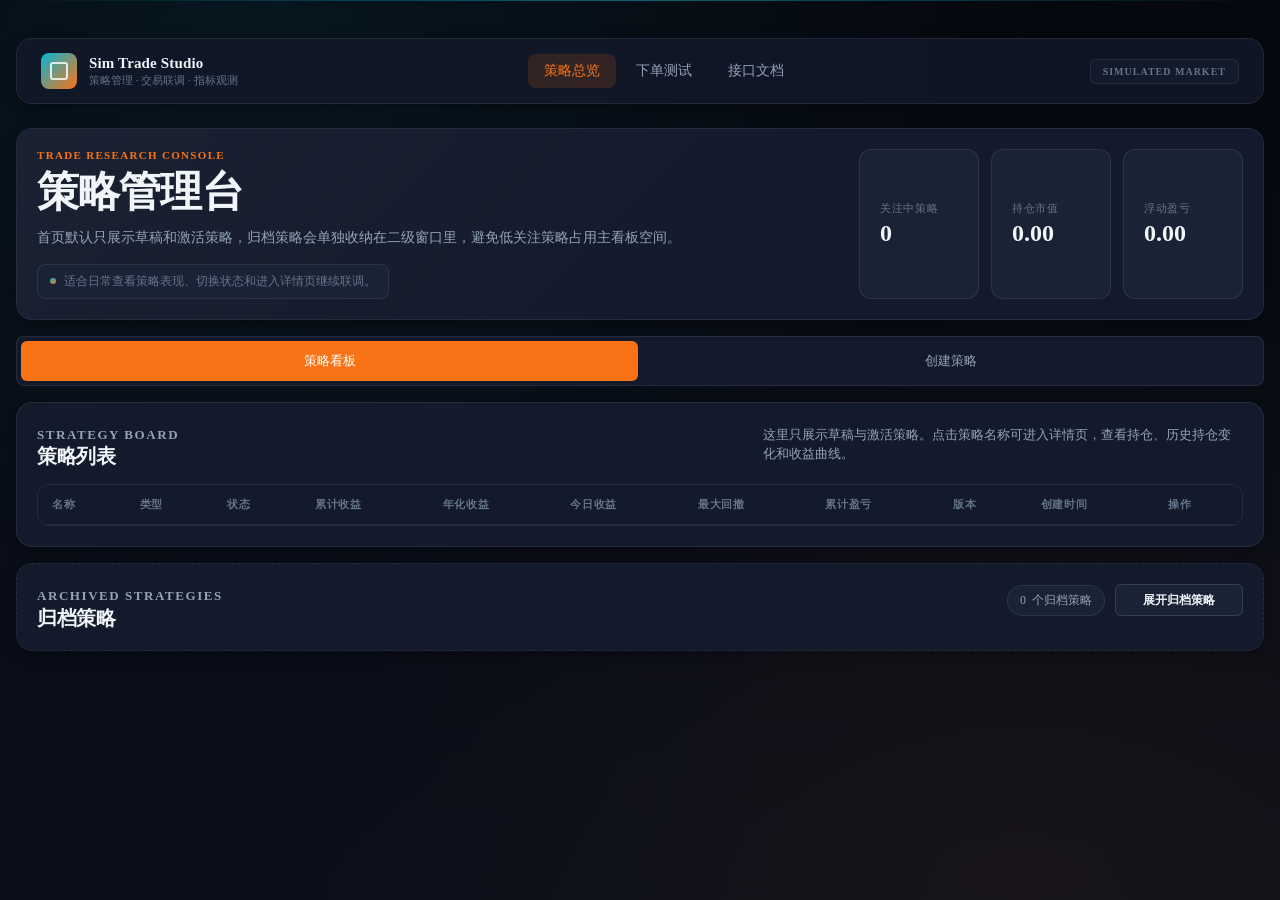
==== templates/index.html @ 43842689 "Initial commit: 模拟交易系统" ====
﻿﻿<!DOCTYPE html>
<html lang="zh-CN">
<head>
  <meta charset="UTF-8">
  <meta name="viewport" content="width=device-width, initial-scale=1.0">
  <title>模拟交易系统</title>
  <link rel="stylesheet" href="/static/styles.css">
  <link rel="icon" href="data:,">
</head>
<body class="page-index">
  <div class="page-shell">
    <nav class="site-bar">
      <a class="brand" href="/">
        <span class="brand-mark"></span>
        <span class="brand-copy">
          <strong>Sim Trade Studio</strong>
          <span>策略管理 · 交易联调 · 指标观测</span>
        </span>
      </a>
      <div class="site-nav">
        <a class="active" href="/">策略总览</a>
        <a href="/trade-tester">下单测试</a>
        <a href="/docs" target="_blank" rel="noreferrer">接口文档</a>
      </div>
      <span class="site-tag">SIMULATED MARKET</span>
    </nav>

    <header class="hero hero-home">
      <div class="hero-main">
        <p class="eyebrow">Trade Research Console</p>
        <h1>策略管理台</h1>
        <p class="hero-copy">首页默认只展示草稿和激活策略，归档策略会单独收纳在二级窗口里，避免低关注策略占用主看板空间。</p>
        <div class="hero-note">适合日常查看策略表现、切换状态和进入详情页继续联调。</div>
      </div>
      <div class="hero-stats">
        <div class="stat-card">
          <span>关注中策略</span>
          <strong id="totalStrategies">0</strong>
        </div>
        <div class="stat-card">
          <span>持仓市值</span>
          <strong id="marketValue">0.00</strong>
        </div>
        <div class="stat-card">
          <span>浮动盈亏</span>
          <strong id="floatingPnl">0.00</strong>
        </div>
      </div>
    </header>

    <div class="tab-nav">
      <button class="tab-btn active" data-tab="strategies" type="button">策略看板</button>
      <button class="tab-btn" data-tab="create" type="button">创建策略</button>
    </div>

    <div class="tab-content active" id="strategies-tab">
      <section class="panel">
        <div class="panel-heading">
          <div>
            <p class="section-tag">Strategy Board</p>
            <h2>策略列表</h2>
          </div>
          <p>这里只展示草稿与激活策略。点击策略名称可进入详情页，查看持仓、历史持仓变化和收益曲线。</p>
        </div>
        <div class="table-wrap">
          <table>
            <thead>
              <tr>
                <th>名称</th>
                <th>类型</th>
                <th>状态</th>
                <th>累计收益</th>
                <th>年化收益</th>
                <th>今日收益</th>
                <th>最大回撤</th>
                <th>累计盈亏</th>
                <th>版本</th>
                <th>创建时间</th>
                <th>操作</th>
              </tr>
            </thead>
            <tbody id="strategyTableBody"></tbody>
          </table>
        </div>
      </section>

      <section class="panel archive-panel is-collapsed" id="archivePanel">
        <div class="panel-heading archive-heading">
          <div>
            <p class="section-tag">Archived Strategies</p>
            <h2>归档策略</h2>
          </div>
          <div class="panel-actions">
            <span class="count-pill"><span id="archivedCount">0</span> 个归档策略</span>
            <button type="button" id="archiveToggle" class="ghost-btn archive-toggle">展开归档策略</button>
          </div>
        </div>
        <div class="archive-panel-body">
          <div class="table-wrap">
            <table>
              <thead>
                <tr>
                  <th>名称</th>
                  <th>类型</th>
                  <th>状态</th>
                  <th>累计收益</th>
                  <th>年化收益</th>
                  <th>最大回撤</th>
                  <th>累计盈亏</th>
                  <th>版本</th>
                  <th>创建时间</th>
                  <th>操作</th>
                </tr>
              </thead>
              <tbody id="archivedStrategyTableBody"></tbody>
            </table>
          </div>
        </div>
      </section>
    </div>

    <div class="tab-content" id="create-tab">
      <section class="panel">
        <div class="panel-heading">
          <div>
            <p class="section-tag">Create Strategy</p>
            <h2>新增策略</h2>
          </div>
          <p>支持参数 JSON 配置。若填写 <code>initial_capital</code>，收益率会按该初始资金归一化。</p>
        </div>
        <form id="strategyForm" class="strategy-form">
          <label>
            <span>策略名称</span>
            <input autocomplete="off" name="name" placeholder="例如：CTA 趋势跟踪 v1" required>
          </label>
          <label>
            <span>策略类型</span>
            <input autocomplete="off" name="type" placeholder="例如：趋势跟踪 / 套利 / 多因子" required>
          </label>
          <label>
            <span>策略状态</span>
            <select autocomplete="off" name="status">
              <option value="draft">草稿</option>
              <option value="active">激活</option>
              <option value="archived">归档</option>
            </select>
          </label>
          <label>
            <span>版本说明</span>
            <input id="versionPreview" name="version_preview" value="v1" placeholder="创建后会自动记录版本" autocomplete="off" disabled>
          </label>
          <label class="full-row">
            <span>策略描述</span>
            <textarea autocomplete="off" name="description" placeholder="描述策略逻辑、风控方式或适用品种"></textarea>
          </label>
          <label class="full-row">
            <span>参数 JSON</span>
            <textarea autocomplete="off" name="parameters" placeholder='例如：{"ma_short": 5, "stop_loss": 0.08, "initial_capital": 100000}'></textarea>
          </label>
          <div class="form-hint full-row">收益、回撤和年化收益的计算会自动随 <code>initial_capital</code>、交易和现价更新同步刷新。</div>
          <div class="button-row full-row">
            <button type="submit">创建策略</button>
          </div>
        </form>
      </section>
    </div>
  </div>
  <script src="/static/app.js"></script>
  <script>
    document.querySelectorAll('.tab-btn').forEach((btn) => {
      btn.addEventListener('click', () => {
        document.querySelectorAll('.tab-btn').forEach((item) => item.classList.remove('active'));
        document.querySelectorAll('.tab-content').forEach((item) => item.classList.remove('active'));
        btn.classList.add('active');
        document.getElementById(btn.dataset.tab + '-tab').classList.add('active');
      });
    });
  </script>
</body>
</html>
---- static/styles.css ----
﻿:root {
  --bg-deep: #06080f;
  --bg: #0a0f1a;
  --surface: #131a2b;
  --surface-hover: #1a2235;
  --surface-active: #1e2740;
  --surface-border: rgba(255, 255, 255, 0.08);
  --surface-border-light: rgba(255, 255, 255, 0.12);
  --text: #f1f5f9;
  --text-secondary: #94a3b8;
  --text-muted: #64748b;
  --accent: #f97316;
  --accent-hover: #fb923c;
  --accent-soft: rgba(249, 115, 22, 0.15);
  --cyan: #06b6d4;
  --cyan-soft: rgba(6, 182, 212, 0.12);
  --green: #10b981;
  --green-soft: rgba(16, 185, 129, 0.15);
  --red: #ef4444;
  --red-soft: rgba(239, 68, 68, 0.15);
  --blue: #3b82f6;
  --blue-soft: rgba(59, 130, 246, 0.15);
  --purple: #8b5cf6;
  --purple-soft: rgba(139, 92, 246, 0.15);
  --shadow: 0 25px 50px -12px rgba(0, 0, 0, 0.5);
  --shadow-sm: 0 4px 12px rgba(0, 0, 0, 0.3);
  --radius-xl: 16px;
  --radius-lg: 12px;
  --radius-md: 8px;
  --radius-sm: 6px;
  --font-family: "Inter", "Segoe UI", "PingFang SC", "Microsoft YaHei", sans-serif;
}

* {
  box-sizing: border-box;
}

html {
  scroll-behavior: smooth;
}

body {
  margin: 0;
  min-height: 100vh;
  font-family: var(--font-family);
  color: var(--text);
  background: 
    radial-gradient(ellipse at 20% 0%, rgba(6, 182, 212, 0.08) 0%, transparent 50%),
    radial-gradient(ellipse at 80% 100%, rgba(249, 115, 22, 0.06) 0%, transparent 50%),
    linear-gradient(180deg, var(--bg-deep) 0%, var(--bg) 100%);
  position: relative;
}

body::before {
  content: "";
  position: fixed;
  top: 0;
  left: 0;
  right: 0;
  height: 1px;
  background: linear-gradient(90deg, transparent, rgba(6, 182, 212, 0.5), transparent);
  pointer-events: none;
}

body,
input,
select,
textarea,
button {
  font-family: inherit;
}

a {
  color: inherit;
  text-decoration: none;
}

code {
  padding: 2px 6px;
  border-radius: var(--radius-sm);
  background: var(--blue-soft);
  color: var(--cyan);
  font-size: 0.9em;
}

.page-shell {
  position: relative;
  z-index: 1;
  width: min(1400px, calc(100% - 32px));
  margin: 20px auto 40px;
}

.site-bar {
  display: flex;
  align-items: center;
  justify-content: space-between;
  gap: 20px;
  padding: 14px 24px;
  margin-bottom: 24px;
  border-radius: var(--radius-xl);
  background: rgba(19, 26, 43, 0.8);
  border: 1px solid var(--surface-border);
  box-shadow: var(--shadow-sm);
  backdrop-filter: blur(12px);
  color: var(--text);
}

.brand {
  display: inline-flex;
  align-items: center;
  gap: 12px;
  text-decoration: none;
}

.brand-mark {
  width: 36px;
  height: 36px;
  border-radius: var(--radius-md);
  background: linear-gradient(135deg, var(--cyan), var(--accent));
  display: flex;
  align-items: center;
  justify-content: center;
  position: relative;
}

.brand-mark::after {
  content: "";
  width: 14px;
  height: 14px;
  border: 2px solid rgba(255, 255, 255, 0.8);
  border-radius: 3px;
}

.brand-copy {
  display: flex;
  flex-direction: column;
  gap: 1px;
}

.brand-copy strong {
  font-size: 15px;
  font-weight: 600;
  letter-spacing: 0.01em;
}

.brand-copy span {
  font-size: 11px;
  color: var(--text-muted);
}

.site-nav {
  display: flex;
  align-items: center;
  gap: 4px;
}

.site-nav a {
  padding: 8px 16px;
  border-radius: var(--radius-md);
  text-decoration: none;
  color: var(--text-secondary);
  font-size: 14px;
  font-weight: 500;
  transition: all 0.2s ease;
}

.site-nav a:hover {
  color: var(--text);
  background: var(--surface-hover);
}

.site-nav a.active {
  color: var(--accent);
  background: var(--accent-soft);
}

.site-tag {
  padding: 6px 12px;
  border-radius: var(--radius-sm);
  background: var(--surface);
  border: 1px solid var(--surface-border);
  color: var(--text-muted);
  letter-spacing: 0.1em;
  font-size: 10px;
  text-transform: uppercase;
  font-weight: 600;
}

.hero,
.panel {
  position: relative;
  background: var(--surface);
  border: 1px solid var(--surface-border);
  border-radius: var(--radius-xl);
  box-shadow: var(--shadow-sm);
}

.hero::before {
  content: "";
  position: absolute;
  inset: 0;
  border-radius: var(--radius-xl);
  background: linear-gradient(135deg, rgba(255, 255, 255, 0.03), transparent 60%);
  pointer-events: none;
}

.hero {
  display: grid;
  grid-template-columns: minmax(0, 1fr) auto;
  gap: 20px;
  padding: 20px;
  margin-bottom: 16px;
}

.hero-compact {
  align-items: start;
  padding: 16px;
  gap: 16px;
}

.hero-compact h1 {
  font-size: 20px;
}

.hero-compact .eyebrow {
  font-size: 10px;
}

.hero-compact .hero-copy {
  font-size: 12px;
  display: none;
}

.hero-compact .hero-stats {
  flex-direction: row;
  gap: 8px;
}

.hero-compact .stat-card {
  padding: 10px 14px;
  min-width: auto;
}

.hero-compact .stat-card span {
  font-size: 10px;
}

.hero-compact .stat-card strong {
  font-size: 18px;
}

.hero-main {
  position: relative;
  z-index: 1;
}

.eyebrow,
.section-tag {
  margin: 0 0 8px;
  color: var(--accent);
  text-transform: uppercase;
  letter-spacing: 0.12em;
  font-size: 11px;
  font-weight: 600;
}

h1,
h2 {
  margin: 0;
  letter-spacing: -0.02em;
}

h1 {
  font-size: clamp(28px, 3.5vw, 42px);
  line-height: 1.1;
  font-weight: 700;
}

h2 {
  font-size: 20px;
  line-height: 1.2;
  font-weight: 600;
}

.hero-copy,
.panel-heading p,
label span,
.form-hint,
.table-subtext,
.empty-state {
  color: var(--text-secondary);
}

.hero-copy {
  max-width: 680px;
  margin: 12px 0 0;
  font-size: 14px;
  line-height: 1.6;
}

.hero-actions,
.button-row,
.row-actions {
  display: flex;
  gap: 10px;
  flex-wrap: wrap;
}

.hero-actions {
  margin-top: 18px;
}

.hero-note {
  display: inline-flex;
  align-items: center;
  gap: 8px;
  margin-top: 14px;
  padding: 8px 12px;
  border-radius: var(--radius-md);
  background: var(--surface-hover);
  border: 1px solid var(--surface-border);
  color: var(--text-muted);
  font-size: 12px;
}

.hero-note::before {
  content: "";
  width: 6px;
  height: 6px;
  border-radius: 50%;
  background: linear-gradient(135deg, var(--cyan), var(--accent));
}

.hero-stats {
  position: relative;
  z-index: 1;
  display: flex;
  gap: 12px;
}

.detail-meta {
  flex-direction: column;
}

.stat-card {
  display: flex;
  flex-direction: column;
  justify-content: center;
  padding: 16px 20px;
  border-radius: var(--radius-lg);
  background: var(--surface-hover);
  border: 1px solid var(--surface-border);
  min-width: 120px;
}

.stat-card span {
  font-size: 11px;
  color: var(--text-muted);
  text-transform: uppercase;
  letter-spacing: 0.06em;
  margin-bottom: 4px;
}

.stat-card strong {
  font-size: 24px;
  font-weight: 700;
  font-variant-numeric: tabular-nums;
}

.metric-tile {
  display: flex;
  flex-direction: column;
  padding: 16px;
  border-radius: var(--radius-lg);
  background: var(--surface-hover);
  border: 1px solid var(--surface-border);
}

.metric-tile span {
  font-size: 11px;
  color: var(--text-muted);
  text-transform: uppercase;
  letter-spacing: 0.05em;
  margin-bottom: 4px;
}

.metric-tile strong {
  font-size: 22px;
  font-weight: 700;
  font-variant-numeric: tabular-nums;
}

.panel {
  padding: 20px;
  margin-bottom: 16px;
}

.panel-heading {
  display: flex;
  align-items: flex-start;
  justify-content: space-between;
  gap: 16px;
  margin-bottom: 16px;
}

.panel-heading p {
  max-width: 480px;
  margin: 2px 0 0;
  font-size: 13px;
  line-height: 1.5;
}

.content-grid,
.split-grid {
  display: grid;
  gap: 16px;
}

.home-grid {
  grid-template-columns: 340px 1fr;
  align-items: start;
}

.split-grid {
  grid-template-columns: repeat(2, minmax(0, 1fr));
}

.tester-grid {
  grid-template-columns: 1fr 1fr;
}

.nav-btn,
button,
.mini-link {
  display: inline-flex;
  align-items: center;
  justify-content: center;
  min-height: 40px;
  border: none;
  border-radius: var(--radius-md);
  padding: 10px 16px;
  font-size: 13px;
  font-weight: 600;
  text-decoration: none;
  cursor: pointer;
  transition: all 0.2s ease;
  background: var(--accent);
  color: white;
}

.nav-btn:hover,
button:hover,
.mini-link:hover {
  background: var(--accent-hover);
  transform: translateY(-1px);
}

.nav-btn-secondary,
.ghost-btn,
.mini-link {
  background: var(--surface-hover);
  color: var(--text);
  border: 1px solid var(--surface-border-light);
}

.ghost-btn {
  min-height: 32px;
  padding: 6px 12px;
  border-radius: var(--radius-sm);
  font-size: 12px;
}

.ghost-btn.is-selected {
  color: var(--blue);
  border-color: var(--blue);
  background: var(--blue-soft);
}

.danger-btn {
  background: var(--red);
}

.danger-btn:hover {
  background: #dc2626;
}

.strategy-form,
.test-form {
  display: grid;
  grid-template-columns: repeat(2, minmax(0, 1fr));
  gap: 14px;
}

.compact-form {
  grid-template-columns: repeat(2, minmax(0, 1fr));
}

.full-row {
  grid-column: 1 / -1;
}

label {
  display: flex;
  flex-direction: column;
  gap: 6px;
}

label span {
  font-size: 12px;
  font-weight: 500;
}

input,
select,
textarea {
  width: 100%;
  border-radius: var(--radius-md);
  border: 1px solid var(--surface-border-light);
  padding: 10px 12px;
  font-size: 13px;
  color: var(--text);
  background: var(--surface-hover);
  transition: all 0.2s ease;
}

input:focus,
select:focus,
textarea:focus {
  outline: none;
  border-color: var(--blue);
  box-shadow: 0 0 0 3px var(--blue-soft);
}

input:disabled {
  color: var(--text-muted);
  background: var(--surface);
}

textarea {
  min-height: 80px;
  resize: vertical;
}

.form-hint {
  padding: 12px 14px;
  border-radius: var(--radius-md);
  background: var(--cyan-soft);
  border: 1px solid rgba(6, 182, 212, 0.2);
  line-height: 1.5;
  font-size: 12px;
}

.metric-grid,
.metric-grid-wide {
  display: grid;
  gap: 12px;
  grid-template-columns: repeat(auto-fit, minmax(150px, 1fr));
}

.metric-grid-wide {
  grid-template-columns: repeat(auto-fit, minmax(180px, 1fr));
}

.compact-metrics {
  margin-top: 14px;
  grid-template-columns: repeat(2, minmax(0, 1fr));
}

.compact-tile strong {
  font-size: 18px;
}

.table-wrap {
  overflow: auto;
  border-radius: var(--radius-lg);
  border: 1px solid var(--surface-border);
  background: var(--surface);
}

.table-panel .table-wrap {
  min-height: 500px;
}

table {
  width: 100%;
  min-width: 800px;
  border-collapse: collapse;
}

thead th {
  position: sticky;
  top: 0;
  z-index: 1;
  background: var(--surface);
  color: var(--text-muted);
  font-size: 11px;
  font-weight: 600;
  letter-spacing: 0.06em;
  text-transform: uppercase;
  text-align: left;
  padding: 12px 14px;
  border-bottom: 1px solid var(--surface-border);
}

th,
td {
  padding: 12px 14px;
  border-bottom: 1px solid var(--surface-border);
  white-space: nowrap;
}

tbody tr {
  transition: background 0.15s ease;
}

tbody tr:nth-child(even) {
  background: rgba(255, 255, 255, 0.02);
}

tbody tr:hover {
  background: var(--surface-hover);
}

.status-chip {
  display: inline-flex;
  align-items: center;
  gap: 6px;
  padding: 4px 10px;
  border-radius: 999px;
  font-size: 11px;
  font-weight: 600;
}

.status-chip::before {
  content: "";
  width: 6px;
  height: 6px;
  border-radius: 50%;
  background: currentColor;
}

.status-draft {
  background: rgba(161, 155, 136, 0.15);
  color: #a8a195;
}

.status-active {
  background: var(--green-soft);
  color: var(--green);
}

.status-archived {
  background: var(--red-soft);
  color: var(--red);
}

.name-link {
  font-weight: 600;
  color: var(--text);
}

.name-link:hover {
  color: var(--accent);
}

.table-subtext {
  margin-top: 3px;
  font-size: 11px;
}

.version-badge {
  display: inline-flex;
  align-items: center;
  padding: 4px 8px;
  border-radius: var(--radius-sm);
  background: var(--cyan-soft);
  color: var(--cyan);
  font-size: 11px;
  font-weight: 600;
}

.metric-positive {
  color: var(--green);
}

.metric-negative {
  color: var(--red);
}

.metric-flat {
  color: var(--text-secondary);
}

.metric-text {
  font-size: 14px;
  line-height: 1.4;
  word-break: break-all;
}

.chart-shell {
  position: relative;
  min-height: 280px;
  padding: 16px;
  border-radius: var(--radius-lg);
  background: linear-gradient(180deg, rgba(6, 11, 20, 0.95), rgba(10, 15, 26, 0.9));
  border: 1px solid var(--surface-border);
}

.chart-shell::before {
  content: "";
  position: absolute;
  inset: 16px;
  border-radius: var(--radius-md);
  background: radial-gradient(ellipse at top right, rgba(249, 115, 22, 0.08), transparent 30%);
  pointer-events: none;
}

.curve-svg {
  width: 100%;
  height: 200px;
}

.grid-line {
  stroke: rgba(255, 255, 255, 0.06);
  stroke-width: 1;
}

.curve-area {
  fill: url(#curveFill);
}

.curve-line {
  fill: none;
  stroke: var(--accent);
  stroke-width: 2.5;
  stroke-linecap: round;
  stroke-linejoin: round;
}

.curve-point {
  fill: var(--bg);
  stroke: rgba(255, 255, 255, 0.9);
  stroke-width: 2;
}

.curve-meta {
  display: flex;
  justify-content: space-between;
  gap: 12px;
  color: var(--text-muted);
  font-size: 12px;
  margin-top: 10px;
  flex-wrap: wrap;
}

.empty-state {
  padding: 32px 24px;
  text-align: center;
  color: var(--text-muted);
  font-size: 13px;
}

.row-actions {
  display: flex;
  gap: 6px;
}

.tester-stats {
  display: grid;
  grid-template-columns: repeat(3, 1fr);
  gap: 12px;
  margin-bottom: 16px;
}

.tester-stats .stat-card {
  text-align: center;
  align-items: center;
}

.quick-actions {
  display: grid;
  grid-template-columns: repeat(2, 1fr);
  gap: 10px;
  margin-top: 14px;
}

.quick-action-btn {
  display: flex;
  align-items: center;
  justify-content: center;
  gap: 6px;
  padding: 12px;
  border-radius: var(--radius-md);
  background: var(--surface-hover);
  border: 1px solid var(--surface-border);
  color: var(--text-secondary);
  font-size: 12px;
  font-weight: 500;
  cursor: pointer;
  transition: all 0.2s ease;
}

.quick-action-btn:hover {
  background: var(--surface-active);
  color: var(--text);
  border-color: var(--surface-border-light);
}

.quick-action-btn.buy {
  color: var(--green);
}

.quick-action-btn.sell {
  color: var(--red);
}

@media (max-width: 1100px) {
  .home-grid,
  .tester-grid,
  .split-grid,
  .hero {
    grid-template-columns: 1fr;
  }

  .hero h1 {
    max-width: none;
  }

  .hero-stats {
    flex-wrap: wrap;
  }

  .table-panel .table-wrap {
    min-height: 0;
  }
}

@media (max-width: 768px) {
  .page-shell {
    width: calc(100% - 16px);
    margin-top: 12px;
  }

  .site-bar {
    flex-direction: column;
    align-items: stretch;
    padding: 12px 16px;
    gap: 12px;
  }

  .brand,
  .site-nav {
    justify-content: center;
  }

  .site-tag {
    display: none;
  }

  .hero,
  .panel {
    padding: 16px;
  }

  .hero-stats,
  .strategy-form,
  .test-form,
  .compact-form,
  .metric-grid,
  .metric-grid-wide,
  .compact-metrics,
  .tester-stats,
  .quick-actions {
    grid-template-columns: 1fr;
  }

  .panel-heading,
  .curve-meta,
  .hero-actions,
  .button-row,
  .row-actions {
    flex-direction: column;
    align-items: flex-start;
  }

  .nav-btn,
  button,
  .mini-link,
  .ghost-btn {
    width: 100%;
  }
}

.tab-nav {
  display: flex;
  gap: 4px;
  margin-bottom: 16px;
  padding: 4px;
  background: var(--surface);
  border-radius: var(--radius-md);
  border: 1px solid var(--surface-border);
}

.tab-btn {
  flex: 1;
  padding: 10px 16px;
  border: none;
  border-radius: var(--radius-sm);
  background: transparent;
  color: var(--text-secondary);
  font-size: 13px;
  font-weight: 500;
  cursor: pointer;
  transition: all 0.2s ease;
}

.tab-btn:hover {
  color: var(--text);
  background: var(--surface-hover);
}

.tab-btn.active {
  background: var(--accent);
  color: white;
}

.tab-content {
  display: none;
}

.tab-content.active {
  display: block;
}

.card-grid {
  display: grid;
  grid-template-columns: repeat(auto-fill, minmax(280px, 1fr));
  gap: 14px;
}

.strategy-card {
  padding: 16px;
  border-radius: var(--radius-lg);
  background: var(--surface-hover);
  border: 1px solid var(--surface-border);
  transition: all 0.2s ease;
}

.strategy-card:hover {
  border-color: var(--surface-border-light);
  transform: translateY(-2px);
}

.strategy-card-header {
  display: flex;
  justify-content: space-between;
  align-items: flex-start;
  margin-bottom: 12px;
}

.strategy-card-title {
  font-size: 15px;
  font-weight: 600;
}

.strategy-card-type {
  font-size: 11px;
  color: var(--text-muted);
  margin-top: 2px;
}

.strategy-card-metrics {
  display: grid;
  grid-template-columns: repeat(2, 1fr);
  gap: 10px;
  margin-top: 12px;
  padding-top: 12px;
  border-top: 1px solid var(--surface-border);
}

.strategy-card-metric {
  font-size: 11px;
}

.strategy-card-metric span {
  display: block;
  color: var(--text-muted);
  margin-bottom: 2px;
}

.strategy-card-metric strong {
  font-size: 16px;
  font-weight: 600;
}
.panel-actions {
  display: flex;
  align-items: center;
  gap: 10px;
  flex-wrap: wrap;
}

.count-pill {
  display: inline-flex;
  align-items: center;
  gap: 6px;
  padding: 6px 12px;
  border-radius: 999px;
  background: var(--surface-hover);
  border: 1px solid var(--surface-border);
  color: var(--text-secondary);
  font-size: 12px;
  font-weight: 500;
}

.archive-panel {
  border-style: dashed;
}

.archive-heading {
  margin-bottom: 0;
}

.archive-panel-body {
  margin-top: 16px;
}

.archive-panel.is-collapsed .archive-panel-body {
  display: none;
}

.archive-toggle {
  min-width: 128px;
}
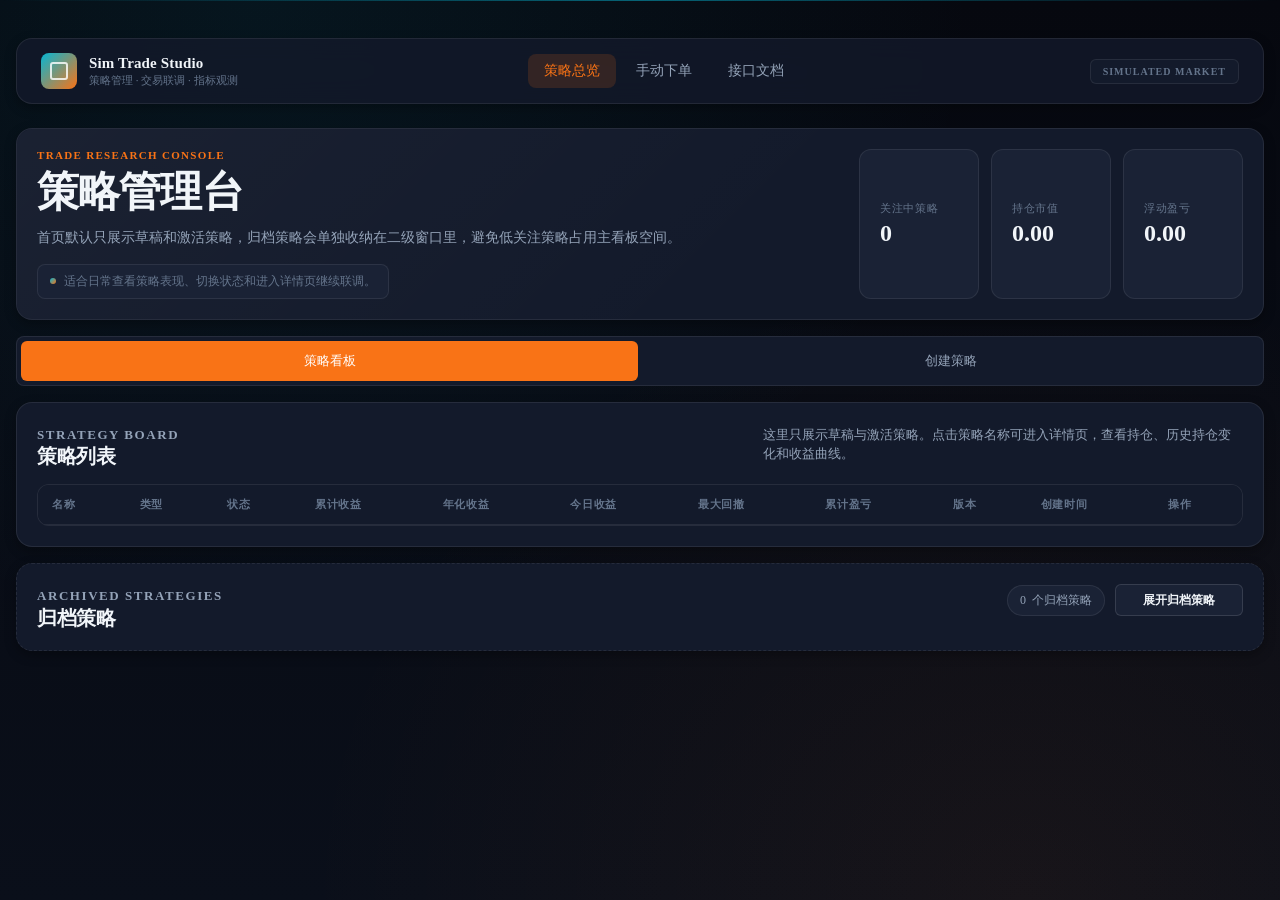
==== commit 428a9e39: "``` refactor(app): convert to report-focused system and remove evaluation features BREAKING CHANGE: " ====
--- a/templates/index.html
+++ b/templates/index.html
@@ -1,4 +1,4 @@
-﻿﻿<!DOCTYPE html>
+﻿﻿﻿﻿<!DOCTYPE html>
 <html lang="zh-CN">
 <head>
   <meta charset="UTF-8">
@@ -19,7 +19,7 @@
       </a>
       <div class="site-nav">
         <a class="active" href="/">策略总览</a>
-        <a href="/trade-tester">下单测试</a>
+        <a href="/manual-order">手动下单</a>
         <a href="/docs" target="_blank" rel="noreferrer">接口文档</a>
       </div>
       <span class="site-tag">SIMULATED MARKET</span>
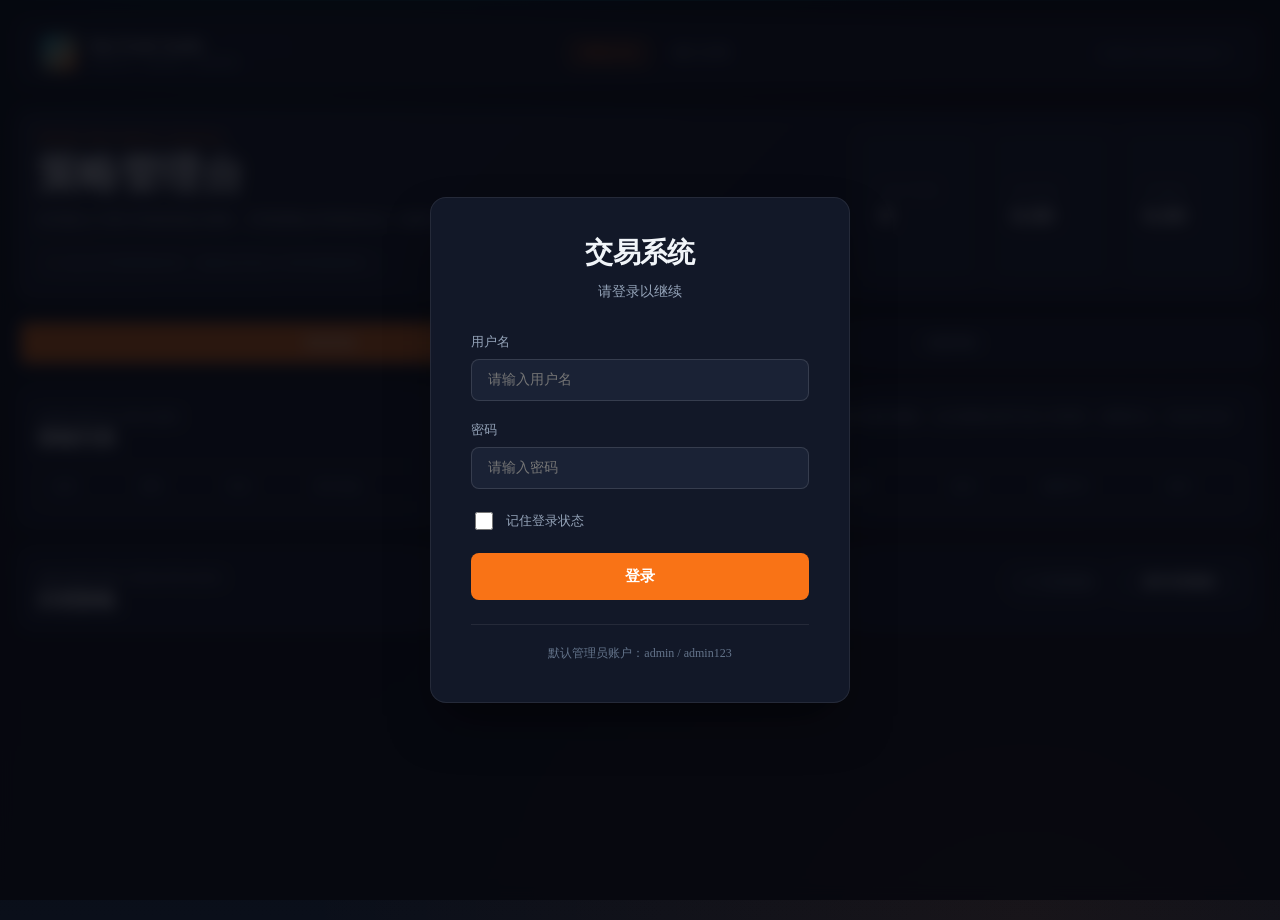
==== commit a7742d10: "security: fix critical security issues and add authentication system 🔒 Security Fixes: - Fix infinit" ====
--- a/templates/index.html
+++ b/templates/index.html
@@ -1,4 +1,4 @@
-﻿﻿﻿﻿<!DOCTYPE html>
+<!DOCTYPE html>
 <html lang="zh-CN">
 <head>
   <meta charset="UTF-8">
@@ -19,8 +19,11 @@
       </a>
       <div class="site-nav">
         <a class="active" href="/">策略总览</a>
-        <a href="/manual-order">手动下单</a>
+        <!-- 导航链接将通过 JavaScript 动态添加 -->
         <a href="/docs" target="_blank" rel="noreferrer">接口文档</a>
+        <div id="userNav" class="user-nav">
+          <!-- 用户信息将动态插入 -->
+        </div>
       </div>
       <span class="site-tag">SIMULATED MARKET</span>
     </nav>
@@ -165,6 +168,56 @@
       </section>
     </div>
   </div>
+
+  <!-- 登录模态框 -->
+  <div id="loginModal" class="login-modal-overlay">
+    <div class="login-modal">
+      <div class="login-box">
+        <h1>交易系统</h1>
+        <p class="subtitle">请登录以继续</p>
+
+        <form id="loginForm" class="login-form">
+          <div class="form-group">
+            <label for="username">用户名</label>
+            <input
+              type="text"
+              id="username"
+              name="username"
+              required
+              autocomplete="username"
+              placeholder="请输入用户名"
+            >
+          </div>
+
+          <div class="form-group">
+            <label for="password">密码</label>
+            <input
+              type="password"
+              id="password"
+              name="password"
+              required
+              autocomplete="current-password"
+              placeholder="请输入密码"
+            >
+          </div>
+
+          <div class="form-group checkbox-group">
+            <input type="checkbox" id="rememberMe" name="rememberMe">
+            <label for="rememberMe">记住登录状态</label>
+          </div>
+
+          <div id="errorMessage" class="error-message"></div>
+
+          <button type="submit" class="btn-login">登录</button>
+        </form>
+
+        <div class="login-footer">
+          <p>默认管理员账户：admin / admin123</p>
+        </div>
+      </div>
+    </div>
+  </div>
+
   <script src="/static/app.js"></script>
   <script>
     document.querySelectorAll('.tab-btn').forEach((btn) => {
--- a/static/styles.css
+++ b/static/styles.css
@@ -410,6 +410,49 @@
   line-height: 1.5;
 }
 
+.panel-actions {
+  display: flex;
+  gap: 8px;
+  align-items: center;
+}
+
+.panel-subtext {
+  font-size: 12px;
+  color: var(--text-muted);
+  margin: -8px 0 12px;
+  padding: 0;
+}
+
+.action-btn {
+  display: inline-flex;
+  align-items: center;
+  gap: 6px;
+  min-height: 32px;
+  padding: 6px 12px;
+  font-size: 12px;
+  font-weight: 600;
+  border: 1px solid var(--surface-border-light);
+  border-radius: var(--radius-md);
+  background: var(--surface-hover);
+  color: var(--text);
+  cursor: pointer;
+  transition: all 0.2s ease;
+}
+
+.action-btn:hover {
+  background: var(--surface-active);
+  border-color: var(--accent);
+  color: var(--accent);
+}
+
+.action-btn:active {
+  transform: translateY(1px);
+}
+
+.action-icon {
+  font-size: 14px;
+}
+
 .content-grid,
 .split-grid {
   display: grid;
@@ -1031,3 +1074,270 @@
 .archive-toggle {
   min-width: 128px;
 }
+
+/* ==================== Login Modal Styles ==================== */
+
+.login-modal-overlay {
+  display: none;
+  position: fixed;
+  top: 0;
+  left: 0;
+  right: 0;
+  bottom: 0;
+  background: rgba(6, 8, 15, 0.85);
+  backdrop-filter: blur(8px);
+  z-index: 1000;
+  align-items: center;
+  justify-content: center;
+  padding: 20px;
+}
+
+.login-modal-overlay.active {
+  display: flex;
+}
+
+.login-modal {
+  max-width: 420px;
+  width: 100%;
+  animation: modalSlideIn 0.3s ease;
+}
+
+@keyframes modalSlideIn {
+  from {
+    opacity: 0;
+    transform: translateY(-20px) scale(0.95);
+  }
+  to {
+    opacity: 1;
+    transform: translateY(0) scale(1);
+  }
+}
+
+/* ==================== Login Page Styles ==================== */
+
+.login-page {
+  display: flex;
+  align-items: center;
+  justify-content: center;
+  min-height: 100vh;
+  background:
+    radial-gradient(ellipse at 20% 0%, rgba(6, 182, 212, 0.08) 0%, transparent 50%),
+    radial-gradient(ellipse at 80% 100%, rgba(249, 115, 22, 0.06) 0%, transparent 50%),
+    linear-gradient(180deg, var(--bg-deep) 0%, var(--bg) 100%);
+}
+
+.login-container {
+  width: 100%;
+  max-width: 420px;
+  padding: 20px;
+}
+
+.login-box {
+  padding: 40px;
+  border-radius: var(--radius-xl);
+  background: rgba(19, 26, 43, 0.95);
+  border: 1px solid var(--surface-border);
+  box-shadow: var(--shadow);
+  backdrop-filter: blur(12px);
+}
+
+.login-box h1 {
+  text-align: center;
+  margin-bottom: 8px;
+  font-size: 28px;
+  color: var(--text);
+}
+
+.login-box .subtitle {
+  text-align: center;
+  margin-bottom: 32px;
+  color: var(--text-secondary);
+  font-size: 14px;
+}
+
+.login-form {
+  display: flex;
+  flex-direction: column;
+  gap: 20px;
+}
+
+.form-group {
+  display: flex;
+  flex-direction: column;
+  gap: 8px;
+}
+
+.form-group label {
+  font-size: 13px;
+  font-weight: 500;
+  color: var(--text-secondary);
+}
+
+.form-group input[type="text"],
+.form-group input[type="password"] {
+  width: 100%;
+  padding: 12px 16px;
+  border-radius: var(--radius-md);
+  border: 1px solid var(--surface-border-light);
+  background: var(--surface-hover);
+  color: var(--text);
+  font-size: 14px;
+  transition: all 0.2s ease;
+}
+
+.form-group input[type="text"]:focus,
+.form-group input[type="password"]:focus {
+  outline: none;
+  border-color: var(--cyan);
+  box-shadow: 0 0 0 3px var(--cyan-soft);
+}
+
+.checkbox-group {
+  flex-direction: row;
+  align-items: center;
+  gap: 10px;
+}
+
+.checkbox-group input[type="checkbox"] {
+  width: 18px;
+  height: 18px;
+  cursor: pointer;
+  accent-color: var(--accent);
+}
+
+.checkbox-group label {
+  font-size: 13px;
+  color: var(--text-secondary);
+  cursor: pointer;
+  user-select: none;
+}
+
+.error-message {
+  display: none;
+  padding: 12px 16px;
+  border-radius: var(--radius-md);
+  background: var(--red-soft);
+  border: 1px solid rgba(239, 68, 68, 0.3);
+  color: var(--red);
+  font-size: 13px;
+  text-align: center;
+}
+
+.btn-login {
+  width: 100%;
+  padding: 14px;
+  border: none;
+  border-radius: var(--radius-md);
+  background: var(--accent);
+  color: white;
+  font-size: 15px;
+  font-weight: 600;
+  cursor: pointer;
+  transition: all 0.2s ease;
+}
+
+.btn-login:hover:not(:disabled) {
+  background: var(--accent-hover);
+  transform: translateY(-1px);
+  box-shadow: 0 4px 12px rgba(249, 115, 22, 0.3);
+}
+
+.btn-login:active:not(:disabled) {
+  transform: translateY(0);
+}
+
+.btn-login:disabled {
+  opacity: 0.6;
+  cursor: not-allowed;
+}
+
+.login-footer {
+  margin-top: 24px;
+  padding-top: 20px;
+  border-top: 1px solid var(--surface-border);
+  text-align: center;
+}
+
+.login-footer p {
+  margin: 0;
+  font-size: 12px;
+  color: var(--text-muted);
+}
+
+/* ==================== User Navigation ==================== */
+
+.user-nav {
+  display: flex;
+  align-items: center;
+  gap: 12px;
+  margin-left: auto;
+  padding-left: 12px;
+  border-left: 1px solid var(--surface-border);
+}
+
+.user-info {
+  display: flex;
+  align-items: center;
+  gap: 8px;
+  padding: 6px 12px;
+  border-radius: var(--radius-md);
+  background: var(--surface-hover);
+  border: 1px solid var(--surface-border);
+}
+
+.user-name {
+  font-size: 13px;
+  font-weight: 500;
+  color: var(--text);
+}
+
+.user-role {
+  font-size: 11px;
+  color: var(--text-muted);
+  padding: 2px 6px;
+  border-radius: var(--radius-sm);
+  background: var(--surface);
+}
+
+.user-role.admin {
+  color: var(--accent);
+  background: var(--accent-soft);
+}
+
+.btn-logout {
+  padding: 6px 12px;
+  border: 1px solid var(--surface-border-light);
+  border-radius: var(--radius-md);
+  background: var(--surface-hover);
+  color: var(--text-secondary);
+  font-size: 12px;
+  font-weight: 500;
+  cursor: pointer;
+  transition: all 0.2s ease;
+}
+
+.btn-logout:hover {
+  background: var(--surface-active);
+  color: var(--text);
+  border-color: var(--surface-border-light);
+}
+
+@media (max-width: 768px) {
+  .site-nav {
+    flex-wrap: wrap;
+  }
+
+  .user-nav {
+    width: 100%;
+    margin-left: 0;
+    padding-left: 0;
+    border-left: none;
+    border-top: 1px solid var(--surface-border);
+    padding-top: 12px;
+    justify-content: space-between;
+  }
+
+  .user-info {
+    flex: 1;
+  }
+}
